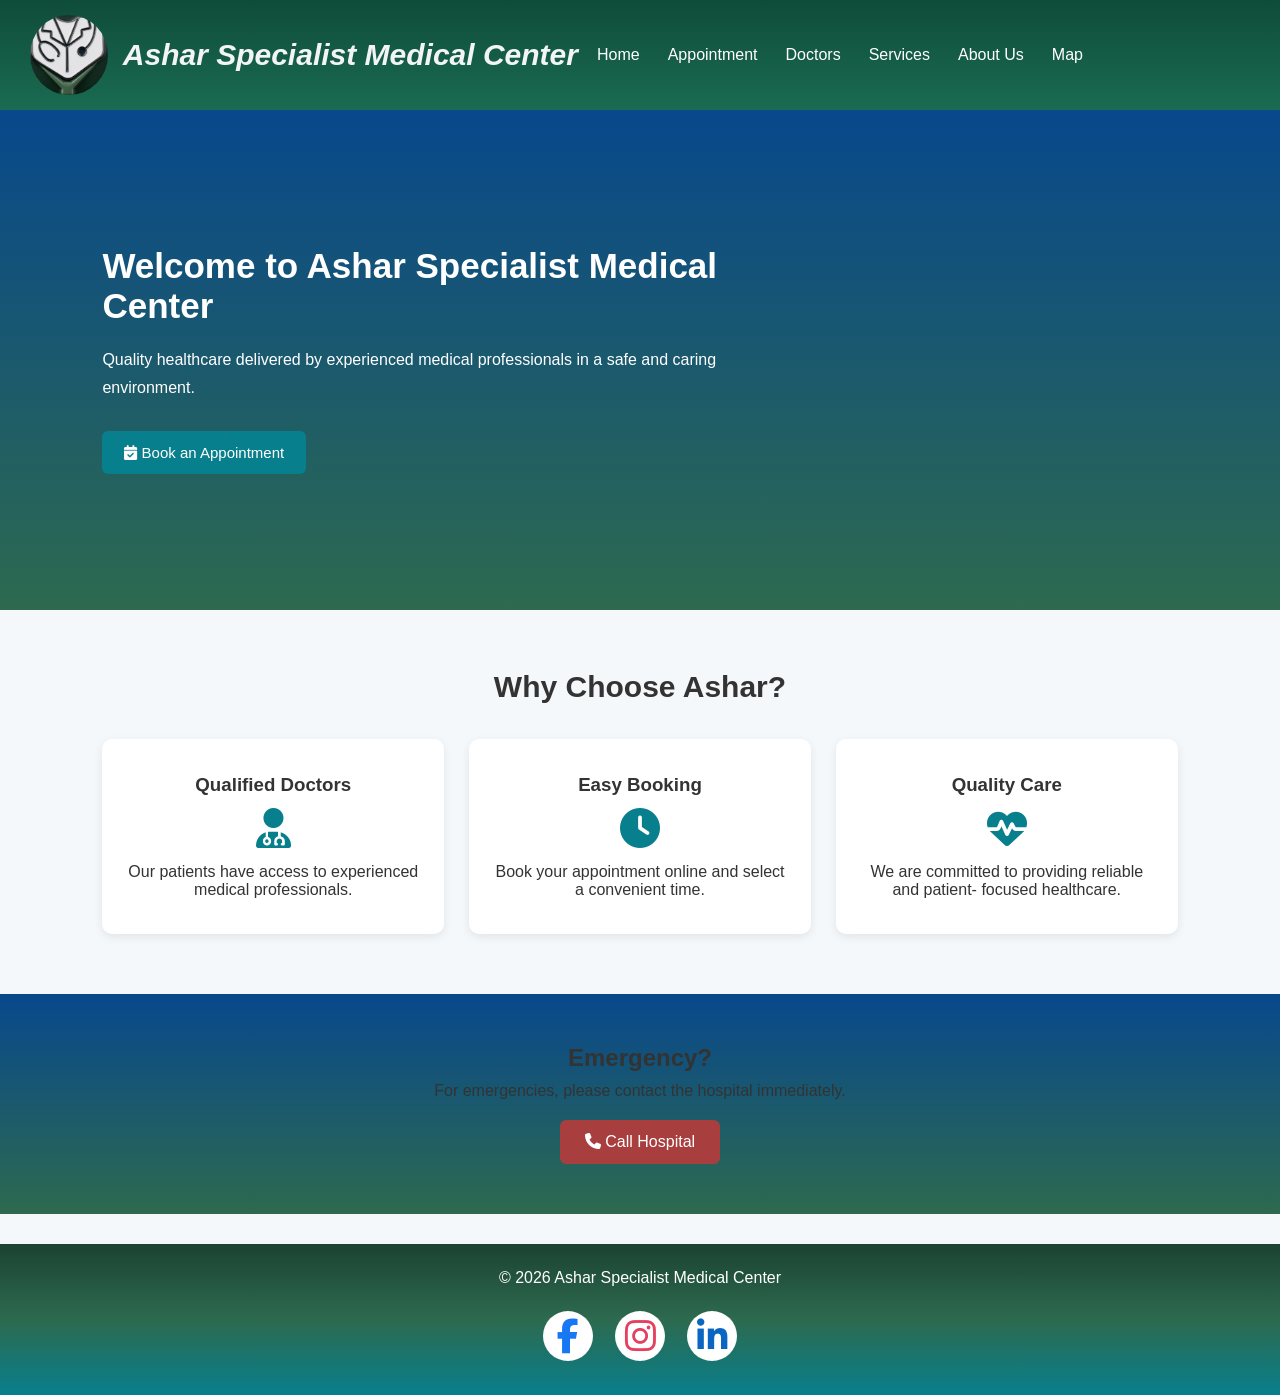
==== index.html @ 79456630 "follow 23" ====
<!DOCTYPE html>
<html lang="en">
<head>
    <meta charset="UTF-8">
    <meta name="viewport" content="width=device-width, initial-scale=1.0">
    <title>Ashar Specialist Medical Center</title>

    <link rel="stylesheet" href="style.css">
<link rel="stylesheet" href="https://cdnjs.cloudflare.com/ajax/libs/font-awesome/6.5.1/css/all.min.css">
</head>

<body>

<header>
    <div class="brand">
        <img src="logo2.jpg" alt="logo" class="logo1">
        <span class="brand-title"> Ashar Specialist Medical Center</span> 
    </di>
    <button class="menu-toggle" id="menuToggle" aria-label="Toggle menu">
        <span></span>
        <span></span>
        <span></span>
    </button>
    
    <nav id="navMenu">
        <a href="index.html">Home</a>
        <a href="appointment.html">Appointment</a>
        <a href="doctor.html">Doctors</a>
        <a href="services.html">Services</a>
        <a href="about.html">About Us</a>
        <a href="map.html">Map</a>
    </nav>
</header>

<section class="middle">
    <div class="middle-content">
        <h1>Welcome to Ashar Specialist Medical Center</h1>

        <p>
            Quality healthcare delivered by experienced medical
            professionals in a safe and caring environment.
        </p>

        <a href="appointment.html" class="btn">
            <i class="fa-solid fa-calendar-check"></i>
            Book an Appointment
        </a>
    </div>
</section>

<section class="welcome">
    <h2>Why Choose Ashar?</h2>

    <div class="cards">

        <div class="card">
            <h3>Qualified Doctors</h3>
            <i class="fa-solid fa-user-doctor"></i>
            <p>
                Our patients have access to experienced medical
                professionals.
            </p>
        </div>

        <div class="card">
            <h3>Easy Booking</h3>
            <i class="fa-solid fa-clock"></i>
            <p>
                Book your appointment online and select a convenient
                time.
            </p>
        </div>

        <div class="card">
            <h3>Quality Care</h3>
            <i class="fa-solid fa-heart-pulse"></i>
            <p>
                We are committed to providing reliable and patient-
                focused healthcare.
            </p>
        </div>

    </div>
</section>

<section class="emergency">
    <h2>Emergency?</h2>
    <p>For emergencies, please contact the hospital immediately.</p>

    <a href="tel:+265986118714" class="emergency-btn">
        <i class="fa-solid fa-phone"></i>
        Call Hospital
    </a>
</section>

<footer>
    <p>&copy; 2026 Ashar Specialist Medical Center</p>

    <div class="social-media">
        <a href="#"><i class="fab fa-facebook-f"></i></a>
         <a href="#"><i class="fab fa-instagram"></i></a>
          <a href="#"><i class="fab fa-linkedin-in"></i></a>
    </div>
</footer>
<script src="javason.js"></script>
</body>
</html>
---- style.css ----
* {
    margin: 0;
    padding: 0;
    box-sizing: border-box;
}

body {
    font-family: Arial, sans-serif;
    background: #f5f8fa;
    color: #333;
}

header {
display: flex;
align-items: center;
justify-content: space-between;
padding: 15px 30px;
background: linear-gradient(180deg, #0f4c3a, #1a6b52);
position: relative;
}

nav {
display: flex;
gap: 20px;
}

nav a {
color: #fff;
text-decoration: none;
font-weight: 500;
padding: 8px 4px;
}

nav a:hover {
border-bottom: 2px solid #fff;
}

.menu-toggle {
display: none;
flex-direction: column;
gap: 5px;
background: none;
border: none;
cursor: pointer;
z-index: 20;
}

.menu-toggle span {
width: 28px;
height: 3px;
background: #fff;
border-radius: 2px;
}

@media (max-width: 768px) {
.menu-toggle {
display: flex;
}

nav {
display: none;
position: absolute;
top: 100%;
left: 0;
right: 0;
background: #0f4c3a;
flex-direction: column;
padding: 20px;
gap: 15px;
text-align: center;
}

nav.active {
display: flex;
}
}

.middle {
    min-height: 500px;

    display: flex;
    align-items: center;

    padding: 60px 8%;

    background: linear-gradient(#08488c, #2d6a4f)
}

.middle-content {
    color: white;
    max-width: 650px;
}

.middle h1 {
    font-size: 35px;
    margin-bottom: 20px;
}

.middle p {
    font-size: 16px;
    line-height: 1.7;
    margin-bottom: 30px;
}


.btn {
    display: inline-block;

    background: #087f8c;
    color: white;

    padding: 13px 22px;

    text-decoration: none;

    border: none;

    border-radius: 6px;

    cursor: pointer;

    font-size: 15px;
}

.btn:hover {
    background: #05636e;
}


.welcome {
    padding: 60px 8%;
    text-align: center;
}

.welcome h2 {
    margin-bottom: 35px;
    font-size: 30px;
}


.cards {
    display: grid;

    grid-template-columns:
        repeat(3, 1fr);

    gap: 25px;
}


.card {
    background: white;

    padding: 35px 25px;

    border-radius: 10px;

    box-shadow:
        0 3px 10px rgba(0, 0, 0, 0.08);
}

.card i {
    font-size: 40px;
    color: #087f8c;
    margin-bottom: 15px;
}

.card h3 {
    margin-bottom: 12px;
}


.emergency {
    background: linear-gradient(#08488c, #2d6a4f);

    text-align: center;

    padding: 50px;
}

.emergency h2 {
    margin-bottom: 10px;
}

.emergency-btn {
    display: inline-block;

    margin-top: 20px;

    background: #a83e3e;

    color: white;

    padding: 13px 25px;

    border-radius: 6px;

    text-decoration: none;
}


.page-title {
    text-align: center;

    padding: 55px 20px;

    background: #e9f7f8;
}

.page-title h1 {
    font-size: 38px;

    color: #087f8c;

    margin-bottom: 10px;
}

footer {
    background: linear-gradient(#1b4332, #2d6a4f, #087f8c);

    color: white;

    text-align: center;

    padding: 25px;

    margin-top: 30px;
}


@media (max-width: 900px) {

    .doctor-container {
        grid-template-columns:
            repeat(2, 1fr);
    }

    .cards {
        grid-template-columns:
            1fr;
    }

    .service-container {
        grid-template-columns:
            repeat(2, 1fr);
    }

    .location {
        grid-template-columns:
            1fr;
    }
}


@media (max-width: 600px) {

    header {
        flex-direction: column;

        gap: 15px;
    }

    nav {
        text-align: center;
    }

    nav a {
        display: inline-block;

        margin: 5px;
    }

    .middle h1 {
        font-size: 35px;
    }

    .doctor-container,
    .service-container {
        grid-template-columns:
            1fr;
    }

}

.social-media {
    text-align: center;
    margin-top: 15px;
}

.social-media a {
    color: #fff;
    font-size: 35px;
    margin: 9px 9px;
    height: 50px;
    width: 50px;
    display: inline-flex;
    text-decoration: none;
    justify-content: center;
    align-items: center;
    background: #ffff;
    border-radius: 50%;
    transition: background-color 0.2s ease, color 0.2s ease, transform 0.2s ease;
}

.social-media a:hover {
    color: #e9f7f8;
    transform: translateY(-2px);
}

.fa-facebook-f {
    color: #1877f2;
}

.fa-instagram {
    color: #e4405f;
}

.fa-linkedin-in {
    color: #0a66c2
}

.logo1 {
    border: black;
    border-radius: 50%;
    object-fit: contain;
    width: auto;
    height: 80px;
    font-size: 50px;
}

.logo1 img {
    background: transparent;
    border: none;
    box-shadow: none;
}

.brand {
    display: flex;
    align-items: center;
    gap: 15px;
}

.brand-title {
    font-size: 30px;
    font-weight: bold;
    font-style: italic;
    color: #f2f4f6;
}

.page-title {
    text-align: center;

    padding: 55px 20px;

    background: #c0e3e4;
}

.page-title h1 {
    font-size: 38px;

    color: #0a6c76;

    margin-bottom: 10px;
}

.appointment-container {
    max-width: 700px;

    margin: 50px auto;

    padding: 35px;

    background: white;

    border-radius: 10px;

    box-shadow:
        0 3px 15px rgba(0, 0, 0, 0.1);
}

form label {
    display: block;

    margin-top: 15px;

    margin-bottom: 7px;

    font-weight: bold;
}

form input,
form select {
    width: 100%;

    padding: 13px;

    border: 1px solid #ccc;

    border-radius: 5px;

    font-size: 15px;
}

form button {
    margin-top: 25px;
}

.doctor-container {
    max-width: 1200px;
    margin: 0px auto;
    display: grid;
    grid-template-columns: repeat(3, 1fr);
    gap: 30px;
    padding: 40px 20px;
}

.doctor-card {
    background-color: #fff;
    border-radius: 12px;
    box-shadow: 0 4px 20px rgba(0, 0, 0, 0.06);
    padding: 30px 20px;
    flex: 1 1 260px;
    max-width: 300px;
    text-align: center;
    box-sizing: border-box;
    transition: transform 0.3 ease;
    display: flex;
    flex-direction: column;
    align-items: center;
}

.doctor-card:hover {
    transform: translateY(-5px);
}

.doctor-icon {
    width: 80px;
    height: 80px;
    background-color: #eaf2fc;
    color: #1a73e8;
    border-radius: 50px;
    align-items: center;
    justify-content: center;
    font-size: 60px;
    margin: 0 auto 20px auto;

}

.avilable {
    color: rgb(71, 221, 71);
    margin-bottom: 20px;
    border-radius: 20px;
    padding: 6px 12px;
    background-color: #f2f4f6;
    display: inline;
    font-weight: 600;
    font-size: 12px;
}

.doctor-card h2 {
    font-size: 18px;
    color: #232525;
    margin-bottom: 8px;
}

.doctor-card p {
    font-size: 14px;
    color: #121111;
    margin-bottom: 15px;
}
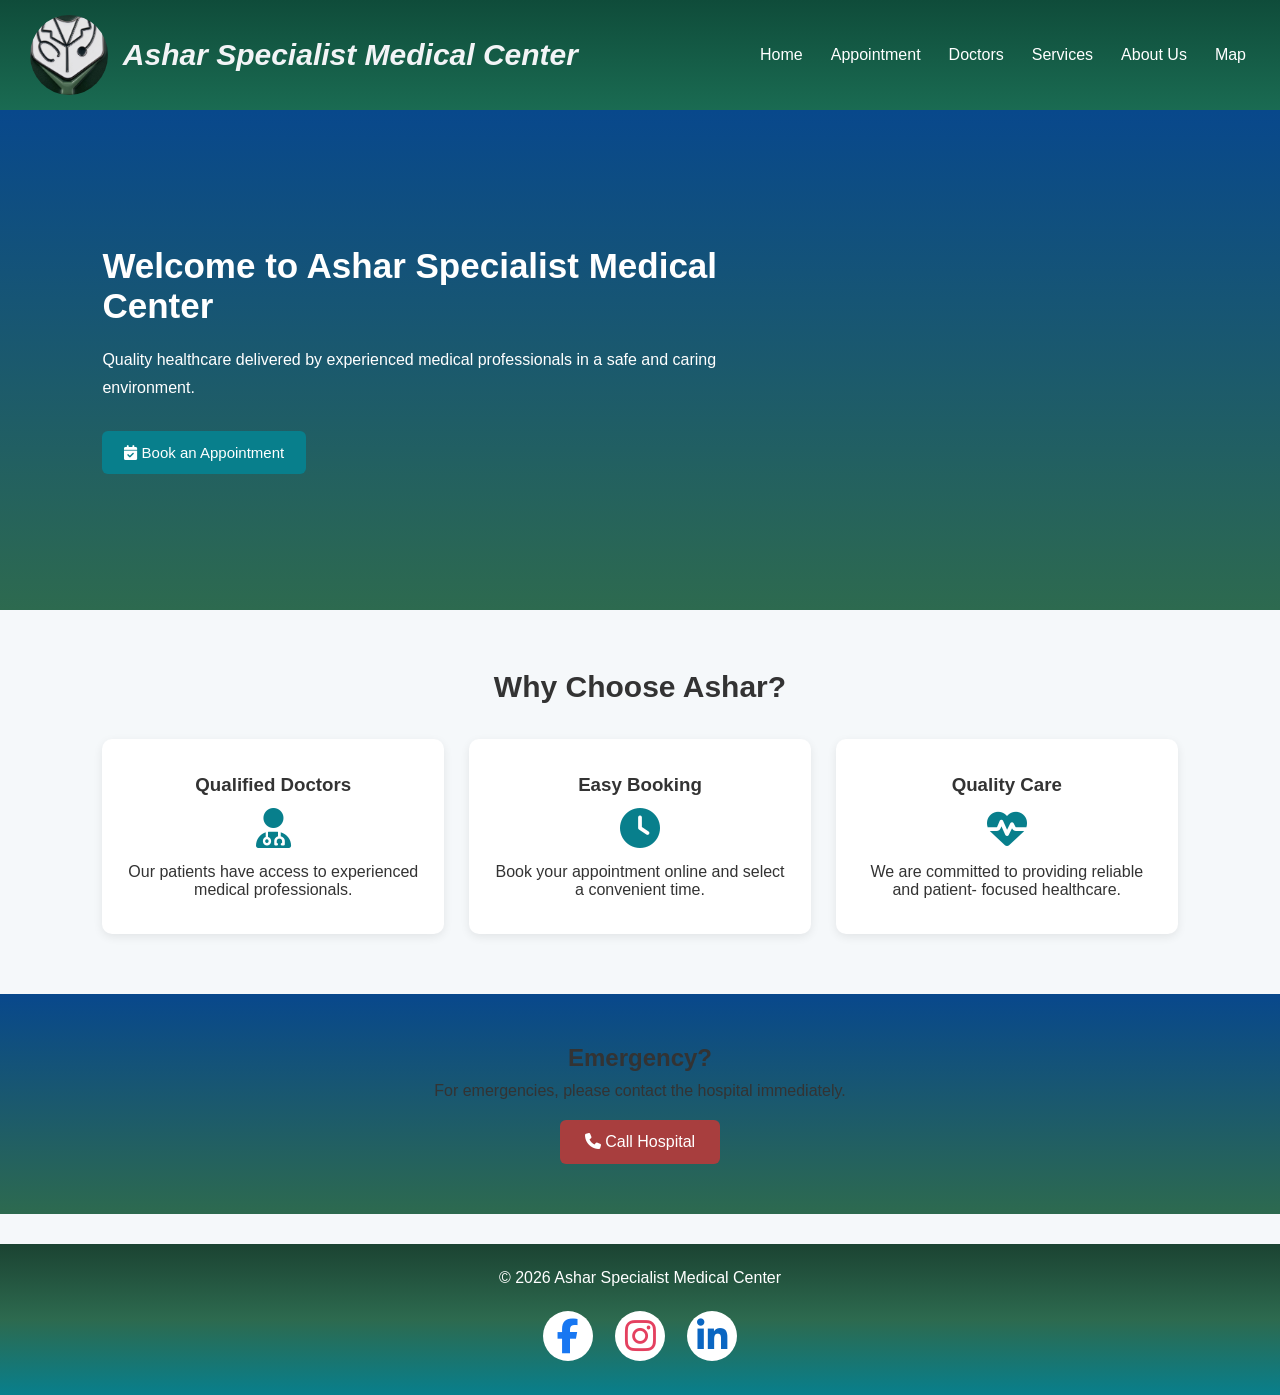
==== commit 7aa94871: "follow 24" ====
--- a/index.html
+++ b/index.html
@@ -15,7 +15,7 @@
     <div class="brand">
         <img src="logo2.jpg" alt="logo" class="logo1">
         <span class="brand-title"> Ashar Specialist Medical Center</span> 
-    </di>
+    </div>
     <button class="menu-toggle" id="menuToggle" aria-label="Toggle menu">
         <span></span>
         <span></span>
--- a/style.css
+++ b/style.css
@@ -249,37 +249,6 @@
         grid-template-columns:
             1fr;
     }
-}
-
-
-@media (max-width: 600px) {
-
-    header {
-        flex-direction: column;
-
-        gap: 15px;
-    }
-
-    nav {
-        text-align: center;
-    }
-
-    nav a {
-        display: inline-block;
-
-        margin: 5px;
-    }
-
-    .middle h1 {
-        font-size: 35px;
-    }
-
-    .doctor-container,
-    .service-container {
-        grid-template-columns:
-            1fr;
-    }
-
 }
 
 .social-media {
@@ -346,6 +315,14 @@
     font-style: italic;
     color: #f2f4f6;
 }
+@media(max-width: 768px){
+    .brand-title{
+        font-size: 18px;
+    }
+    .logo1{
+        height: 55px;
+    }
+}
 
 .page-title {
     text-align: center;
@@ -423,7 +400,7 @@
     max-width: 300px;
     text-align: center;
     box-sizing: border-box;
-    transition: transform 0.3 ease;
+    transition: transform 0.3s ease;
     display: flex;
     flex-direction: column;
     align-items: center;
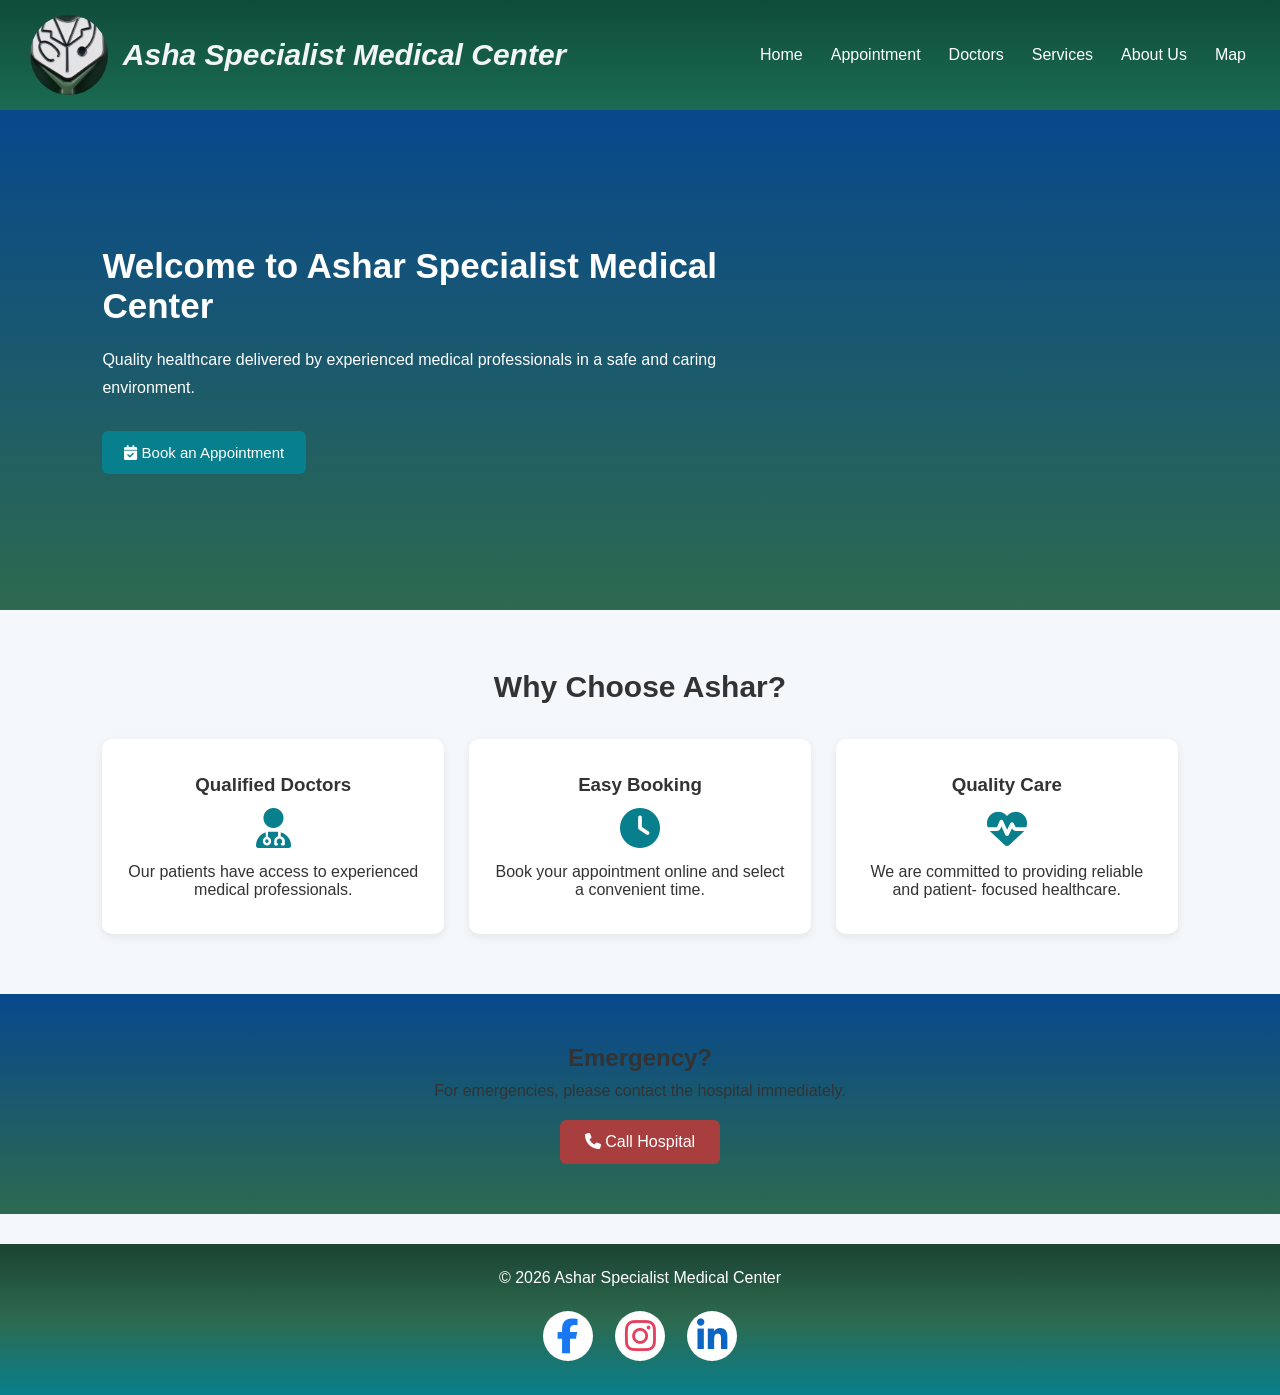
==== commit c1e7ed8d: "follow 28" ====
--- a/index.html
+++ b/index.html
@@ -3,7 +3,12 @@
 <head>
     <meta charset="UTF-8">
     <meta name="viewport" content="width=device-width, initial-scale=1.0">
-    <title>Ashar Specialist Medical Center</title>
+    <script>
+        if('scrollRestoration' in history){
+            history.scrollRestoration = 'manual';
+        }
+    </script>
+    <title>Asha Specialist Medical Center</title>
 
     <link rel="stylesheet" href="style.css">
 <link rel="stylesheet" href="https://cdnjs.cloudflare.com/ajax/libs/font-awesome/6.5.1/css/all.min.css">
@@ -14,12 +19,16 @@
 <header>
     <div class="brand">
         <img src="logo2.jpg" alt="logo" class="logo1">
-        <span class="brand-title"> Ashar Specialist Medical Center</span> 
+        <span class="brand-title"> Asha Specialist Medical Center</span> 
     </div>
     <button class="menu-toggle" id="menuToggle" aria-label="Toggle menu">
-        <span></span>
-        <span></span>
-        <span></span>
+        <span class="menu-text">Menu</span>
+        <div class="menu-icon">
+            <span></span>
+            <span></span>
+            <span></span>
+            <span></span>
+        </div>
     </button>
     
     <nav id="navMenu">
@@ -102,6 +111,6 @@
           <a href="#"><i class="fab fa-linkedin-in"></i></a>
     </div>
 </footer>
-<script src="javason.js"></script>
+<script src="javason.js?v=2"></script>
 </body>
 </html>
--- a/style.css
+++ b/style.css
@@ -37,8 +37,8 @@
 
 .menu-toggle {
 display: none;
-flex-direction: column;
-gap: 5px;
+align-items: center;
+gap: 12px;
 background: none;
 border: none;
 cursor: pointer;
@@ -50,6 +50,17 @@
 height: 3px;
 background: #fff;
 border-radius: 2px;
+}
+.menu-text {
+    color: #fff;
+    font-size: 14px;
+    font-weight: 500;
+    line-height: 1;
+}
+.menu-icon {
+    display: flex;
+    flex-direction: column;
+    gap: 5px;
 }
 
 @media (max-width: 768px) {
@@ -225,30 +236,6 @@
     padding: 25px;
 
     margin-top: 30px;
-}
-
-
-@media (max-width: 900px) {
-
-    .doctor-container {
-        grid-template-columns:
-            repeat(2, 1fr);
-    }
-
-    .cards {
-        grid-template-columns:
-            1fr;
-    }
-
-    .service-container {
-        grid-template-columns:
-            repeat(2, 1fr);
-    }
-
-    .location {
-        grid-template-columns:
-            1fr;
-    }
 }
 
 .social-media {
@@ -444,4 +431,35 @@
     font-size: 14px;
     color: #121111;
     margin-bottom: 15px;
+}
+
+@media (max-width: 900px) {
+
+    .doctor-container {
+        grid-template-columns:
+            repeat(2, 1fr);
+    }
+
+    .cards {
+        grid-template-columns:
+            1fr;
+    }
+
+    .service-container {
+        grid-template-columns:
+            repeat(2, 1fr);
+    }
+
+    .location {
+        grid-template-columns:
+            1fr;
+    }
+}
+@media (max-width: 600px){
+    .middle h1{
+        font-size: 35px;
+    }
+    .doctor-container,.service-container{
+        grid-template-columns: 1fr;
+    }
 }
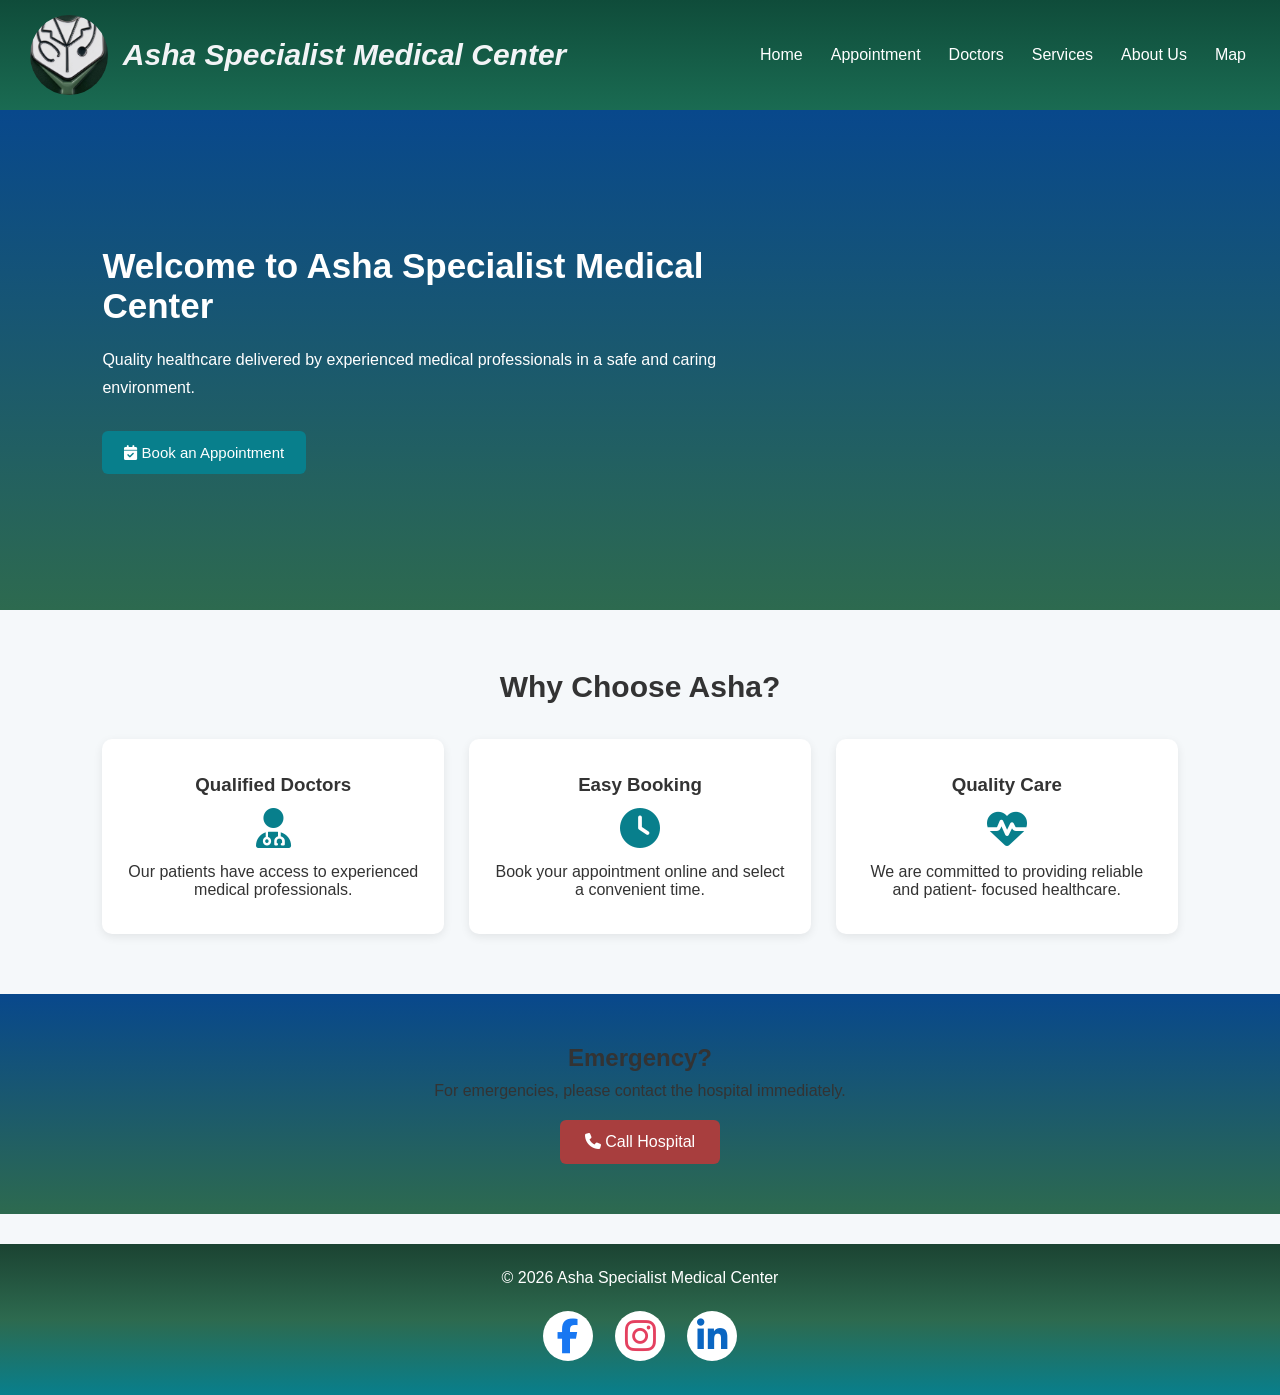
==== commit e0276859: "follow 29" ====
--- a/index.html
+++ b/index.html
@@ -23,8 +23,7 @@
     </div>
     <button class="menu-toggle" id="menuToggle" aria-label="Toggle menu">
         <span class="menu-text">Menu</span>
-        <div class="menu-icon">
-            <span></span>
+        <div class="menu-icon-lines">
             <span></span>
             <span></span>
             <span></span>
@@ -43,7 +42,7 @@
 
 <section class="middle">
     <div class="middle-content">
-        <h1>Welcome to Ashar Specialist Medical Center</h1>
+        <h1>Welcome to Asha Specialist Medical Center</h1>
 
         <p>
             Quality healthcare delivered by experienced medical
@@ -58,7 +57,7 @@
 </section>
 
 <section class="welcome">
-    <h2>Why Choose Ashar?</h2>
+    <h2>Why Choose Asha?</h2>
 
     <div class="cards">
 
@@ -103,7 +102,7 @@
 </section>
 
 <footer>
-    <p>&copy; 2026 Ashar Specialist Medical Center</p>
+    <p>&copy; 2026 Asha Specialist Medical Center</p>
 
     <div class="social-media">
         <a href="#"><i class="fab fa-facebook-f"></i></a>
--- a/style.css
+++ b/style.css
@@ -43,6 +43,7 @@
 border: none;
 cursor: pointer;
 z-index: 20;
+white-space: nowrap;
 }
 
 .menu-toggle span {
@@ -57,7 +58,7 @@
     font-weight: 500;
     line-height: 1;
 }
-.menu-icon {
+.menu-icon-lines {
     display: flex;
     flex-direction: column;
     gap: 5px;
